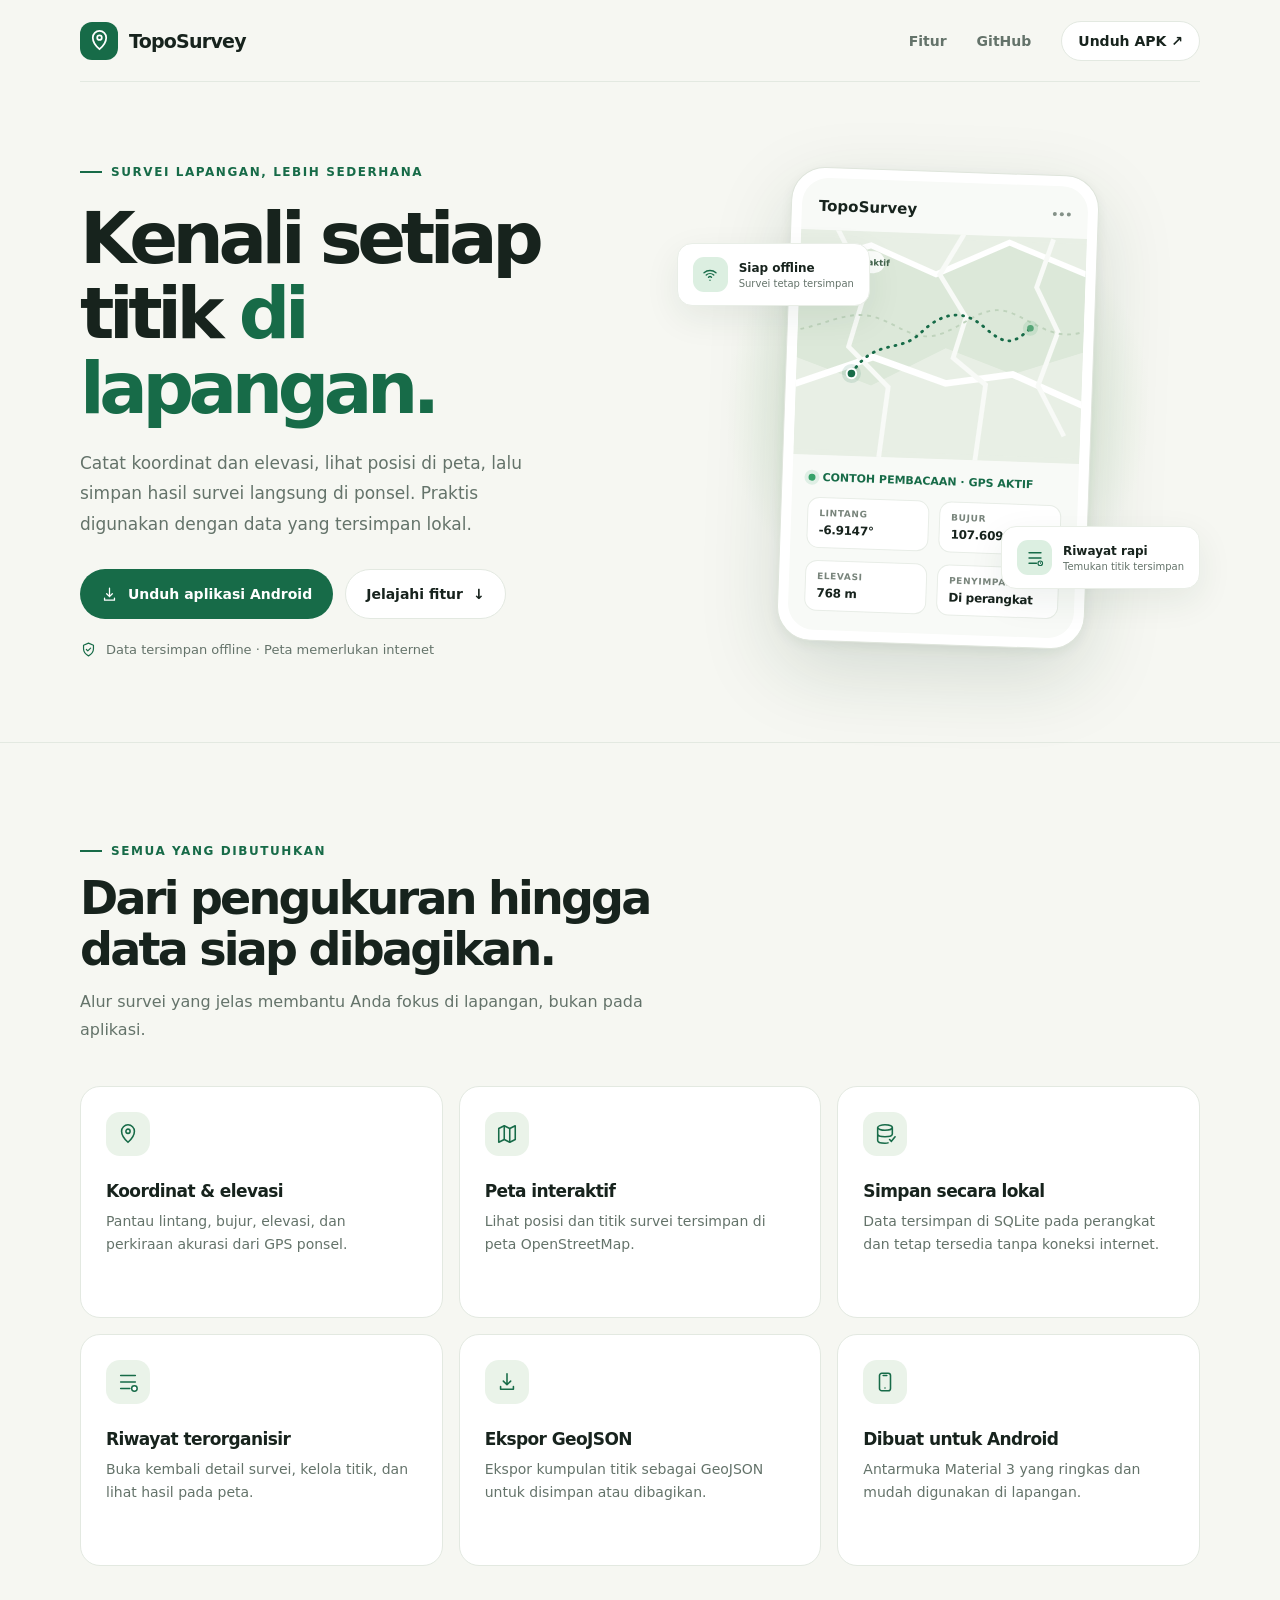
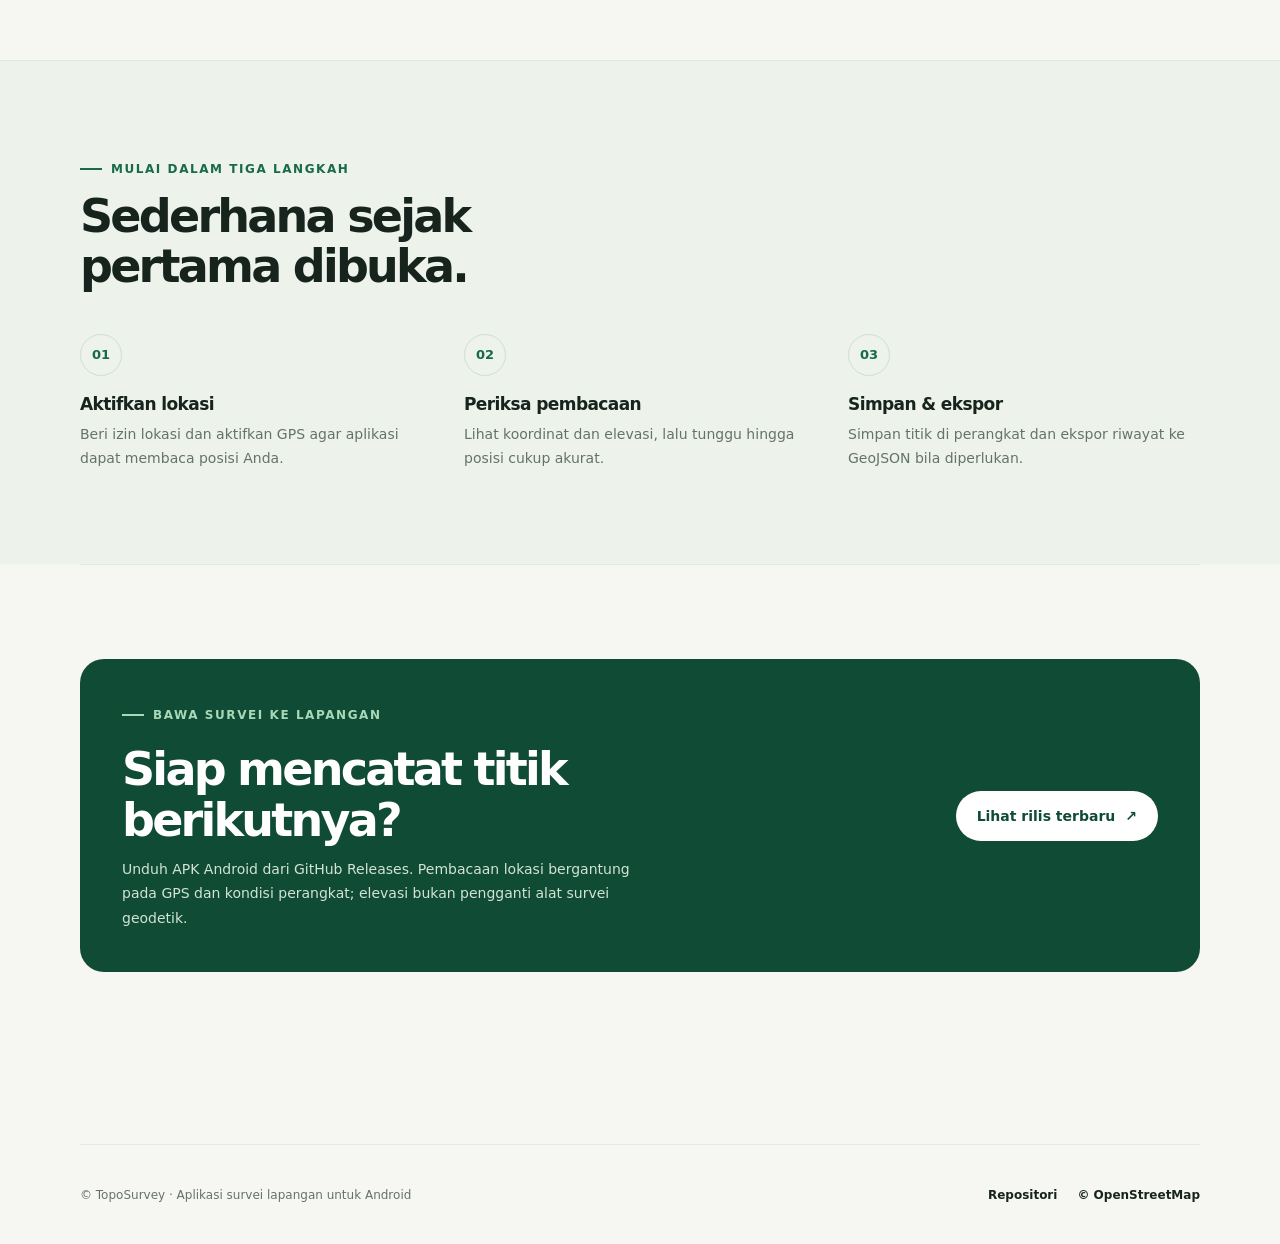
==== index.html @ f5668774 "update update" ====
<!doctype html>
<html lang="id">
  <head>
    <meta charset="utf-8">
    <meta name="viewport" content="width=device-width, initial-scale=1">
    <meta name="theme-color" content="#f6f7f2">
    <meta
      name="description"
      content="TopoSurvey membantu mencatat koordinat dan elevasi, melihat titik di peta, dan menyimpan hasil survei secara offline di Android."
    >
    <title>TopoSurvey — Survei lapangan, lebih sederhana</title>
    <style>
      :root {
        color-scheme: light;
        --ink: #17231d;
        --muted: #64736a;
        --green: #176b48;
        --green-dark: #104c35;
        --mint: #dcefe1;
        --paper: #f6f7f2;
        --line: #e3e9e1;
        --white: #fff;
        font-family: Inter, ui-sans-serif, system-ui, -apple-system, BlinkMacSystemFont, "Segoe UI", sans-serif;
        font-synthesis: none;
        text-rendering: optimizeLegibility;
        -webkit-font-smoothing: antialiased;
        -moz-osx-font-smoothing: grayscale;
      }

      * {
        box-sizing: border-box;
      }

      html {
        scroll-behavior: smooth;
      }

      body {
        margin: 0;
        background: var(--paper);
        color: var(--ink);
      }

      a {
        color: inherit;
      }

      .shell {
        width: min(1120px, calc(100% - 48px));
        margin: 0 auto;
      }

      .site-header {
        display: flex;
        min-height: 82px;
        align-items: center;
        justify-content: space-between;
        border-bottom: 1px solid var(--line);
      }

      .brand {
        display: inline-flex;
        align-items: center;
        gap: 11px;
        color: var(--ink);
        font-size: 19px;
        font-weight: 750;
        letter-spacing: -0.04em;
        text-decoration: none;
      }

      .brand-mark {
        display: grid;
        width: 38px;
        height: 38px;
        place-items: center;
        border-radius: 12px;
        background: var(--green);
        color: var(--white);
      }

      .brand-mark svg {
        width: 23px;
        height: 23px;
      }

      .nav-links {
        display: flex;
        align-items: center;
        gap: 30px;
        color: var(--muted);
        font-size: 14px;
        font-weight: 600;
      }

      .nav-links a {
        text-decoration: none;
      }

      .nav-links a:hover,
      .text-link:hover {
        color: var(--green);
      }

      .nav-links .nav-cta {
        padding: 11px 16px;
        border: 1px solid var(--line);
        border-radius: 999px;
        background: var(--white);
        color: var(--ink);
      }

      .hero {
        display: grid;
        min-height: 650px;
        grid-template-columns: 1.02fr 0.98fr;
        align-items: center;
        gap: 52px;
        padding: 76px 0 84px;
      }

      .eyebrow {
        display: inline-flex;
        align-items: center;
        gap: 9px;
        margin: 0 0 22px;
        color: var(--green);
        font-size: 12px;
        font-weight: 800;
        letter-spacing: 0.13em;
        text-transform: uppercase;
      }

      .eyebrow::before {
        width: 22px;
        height: 2px;
        background: currentColor;
        content: "";
      }

      h1,
      h2,
      h3,
      p {
        margin-top: 0;
      }

      h1 {
        max-width: 610px;
        margin-bottom: 22px;
        font-size: clamp(44px, 6vw, 72px);
        font-weight: 760;
        letter-spacing: -0.075em;
        line-height: 1.04;
      }

      h1 span {
        color: var(--green);
      }

      .hero-copy {
        max-width: 490px;
        margin-bottom: 30px;
        color: var(--muted);
        font-size: 17px;
        line-height: 1.8;
      }

      .actions {
        display: flex;
        flex-wrap: wrap;
        align-items: center;
        gap: 12px;
      }

      .button {
        display: inline-flex;
        min-height: 50px;
        align-items: center;
        justify-content: center;
        gap: 10px;
        padding: 0 20px;
        border: 1px solid transparent;
        border-radius: 999px;
        font-size: 14px;
        font-weight: 700;
        text-decoration: none;
        transition: transform 160ms ease, background 160ms ease;
      }

      .button:hover {
        transform: translateY(-2px);
      }

      .button-primary {
        background: var(--green);
        color: var(--white);
      }

      .button-primary:hover {
        background: var(--green-dark);
      }

      .button-secondary {
        border-color: var(--line);
        background: var(--white);
      }

      .button svg {
        width: 17px;
        height: 17px;
      }

      .trust-note {
        display: flex;
        align-items: center;
        gap: 9px;
        margin: 22px 0 0;
        color: var(--muted);
        font-size: 13px;
      }

      .trust-note svg {
        width: 17px;
        height: 17px;
        flex: 0 0 auto;
        color: var(--green);
      }

      .preview-wrap {
        position: relative;
        display: grid;
        min-height: 455px;
        place-items: center;
      }

      .preview-glow {
        position: absolute;
        width: min(430px, 100%);
        aspect-ratio: 1;
        border-radius: 50%;
        background: radial-gradient(circle, #e0eddb 0, #e0eddb 35%, transparent 70%);
      }

      .phone {
        position: relative;
        width: min(308px, 78%);
        padding: 10px;
        border: 1px solid #dfe5dc;
        border-radius: 34px;
        background: #fff;
        box-shadow: 0 28px 80px #173a2426, 0 4px 12px #173a2410;
        transform: rotate(2deg);
      }

      .phone-screen {
        overflow: hidden;
        border-radius: 26px;
        background: #f8faf7;
      }

      .phone-top {
        display: flex;
        align-items: center;
        justify-content: space-between;
        padding: 19px 17px 15px;
      }

      .phone-title {
        margin: 0;
        font-size: 15px;
        font-weight: 750;
      }

      .phone-menu {
        display: flex;
        gap: 3px;
      }

      .phone-menu i {
        width: 4px;
        height: 4px;
        border-radius: 50%;
        background: #849188;
      }

      .map-art {
        display: block;
        width: 100%;
        height: 225px;
        background: #e8efe5;
      }

      .phone-data {
        padding: 16px 16px 19px;
      }

      .gps-status {
        display: flex;
        align-items: center;
        gap: 7px;
        margin-bottom: 13px;
        color: var(--green);
        font-size: 11px;
        font-weight: 750;
      }

      .gps-status::before {
        width: 7px;
        height: 7px;
        border-radius: 50%;
        background: #36a269;
        box-shadow: 0 0 0 4px #36a26920;
        content: "";
      }

      .reading {
        display: grid;
        grid-template-columns: 1fr 1fr;
        gap: 12px 10px;
      }

      .reading-item {
        padding: 10px 11px;
        border: 1px solid #e8ede7;
        border-radius: 12px;
        background: #fff;
      }

      .reading-label {
        display: block;
        margin-bottom: 5px;
        color: #78847b;
        font-size: 9px;
        font-weight: 700;
        letter-spacing: 0.07em;
        text-transform: uppercase;
      }

      .reading-value {
        display: block;
        font-size: 12px;
        font-weight: 750;
        letter-spacing: -0.025em;
      }

      .float-card {
        position: absolute;
        display: flex;
        align-items: center;
        gap: 11px;
        padding: 13px 15px;
        border: 1px solid #e9eee7;
        border-radius: 15px;
        background: var(--white);
        box-shadow: 0 12px 35px #173a2414;
      }

      .float-card.history {
        right: 0;
        bottom: 56px;
      }

      .float-card.offline {
        top: 72px;
        left: 0;
      }

      .float-icon {
        display: grid;
        width: 35px;
        height: 35px;
        flex: 0 0 auto;
        place-items: center;
        border-radius: 11px;
        background: var(--mint);
        color: var(--green);
      }

      .float-icon svg {
        width: 18px;
        height: 18px;
      }

      .float-card strong,
      .float-card small {
        display: block;
      }

      .float-card strong {
        margin-bottom: 3px;
        font-size: 12px;
      }

      .float-card small {
        color: var(--muted);
        font-size: 10px;
      }

      .section {
        padding: 94px 0;
        border-top: 1px solid var(--line);
      }

      .section-heading {
        max-width: 600px;
        margin-bottom: 42px;
      }

      .section-heading .eyebrow {
        margin-bottom: 15px;
      }

      h2 {
        margin-bottom: 13px;
        font-size: clamp(32px, 4vw, 46px);
        letter-spacing: -0.06em;
        line-height: 1.1;
      }

      .section-heading > p:last-child {
        margin-bottom: 0;
        color: var(--muted);
        font-size: 16px;
        line-height: 1.75;
      }

      .features {
        display: grid;
        grid-template-columns: repeat(3, 1fr);
        gap: 16px;
      }

      .feature-card {
        min-height: 232px;
        padding: 25px;
        border: 1px solid var(--line);
        border-radius: 20px;
        background: var(--white);
      }

      .feature-icon {
        display: grid;
        width: 44px;
        height: 44px;
        margin-bottom: 25px;
        place-items: center;
        border-radius: 14px;
        background: #eaf3e9;
        color: var(--green);
      }

      .feature-icon svg {
        width: 22px;
        height: 22px;
      }

      h3 {
        margin-bottom: 9px;
        font-size: 17px;
        letter-spacing: -0.035em;
      }

      .feature-card p {
        margin-bottom: 0;
        color: var(--muted);
        font-size: 14px;
        line-height: 1.7;
      }

      .how-section {
        background: #edf2eb;
      }

      .steps {
        display: grid;
        grid-template-columns: repeat(3, 1fr);
        gap: 32px;
        counter-reset: step;
      }

      .step {
        counter-increment: step;
      }

      .step-number {
        display: grid;
        width: 42px;
        height: 42px;
        margin-bottom: 18px;
        place-items: center;
        border: 1px solid #d1dfd1;
        border-radius: 50%;
        color: var(--green);
        font-size: 13px;
        font-weight: 800;
      }

      .step-number::before {
        content: "0" counter(step);
      }

      .step p {
        margin-bottom: 0;
        color: var(--muted);
        font-size: 14px;
        line-height: 1.7;
      }

      .download {
        display: flex;
        align-items: center;
        justify-content: space-between;
        gap: 32px;
        padding: 42px;
        border-radius: 24px;
        background: var(--green-dark);
        color: var(--white);
      }

      .download .eyebrow {
        color: #a9d8b8;
      }

      .download h2 {
        max-width: 510px;
        margin-bottom: 11px;
      }

      .download-copy {
        max-width: 540px;
        margin-bottom: 0;
        color: #d2e3d6;
        font-size: 14px;
        line-height: 1.75;
      }

      .download .button {
        flex: 0 0 auto;
        background: var(--white);
        color: var(--green-dark);
      }

      .download .button:hover {
        background: #e8f4e9;
      }

      .site-footer {
        display: flex;
        min-height: 100px;
        align-items: center;
        justify-content: space-between;
        gap: 20px;
        margin-top: 78px;
        border-top: 1px solid var(--line);
        color: var(--muted);
        font-size: 12px;
      }

      .site-footer p {
        margin: 0;
      }

      .footer-links {
        display: flex;
        gap: 20px;
      }

      .text-link {
        color: var(--ink);
        font-weight: 650;
        text-decoration: none;
      }

      @media (max-width: 820px) {
        .hero {
          min-height: auto;
          grid-template-columns: 1fr;
          gap: 10px;
          padding: 72px 0 42px;
        }

        .hero-content {
          max-width: 650px;
        }

        .preview-wrap {
          min-height: 425px;
        }

        .features {
          grid-template-columns: repeat(2, 1fr);
        }

        .steps {
          gap: 20px;
        }
      }

      @media (max-width: 560px) {
        .shell {
          width: min(100% - 36px, 1120px);
        }

        .site-header {
          min-height: 72px;
        }

        .nav-links {
          gap: 14px;
          font-size: 12px;
        }

        .nav-links .nav-cta {
          padding: 9px 12px;
        }

        .nav-links a[href="#fitur"] {
          display: none;
        }

        .hero {
          padding-top: 56px;
        }

        h1 {
          font-size: clamp(42px, 12vw, 58px);
        }

        .hero-copy {
          font-size: 15px;
        }

        .preview-wrap {
          min-height: 385px;
        }

        .phone {
          width: min(280px, 76%);
        }

        .map-art {
          height: 200px;
        }

        .float-card.offline {
          top: 45px;
          left: -4px;
        }

        .float-card.history {
          right: -4px;
          bottom: 36px;
        }

        .section {
          padding: 68px 0;
        }

        .features,
        .steps {
          grid-template-columns: 1fr;
        }

        .feature-card {
          min-height: 0;
        }

        .feature-icon {
          margin-bottom: 18px;
        }

        .download {
          align-items: flex-start;
          flex-direction: column;
          padding: 28px 24px;
        }

        .site-footer {
          align-items: flex-start;
          flex-direction: column;
          justify-content: center;
          padding: 24px 0;
        }
      }

      @media (prefers-reduced-motion: reduce) {
        html {
          scroll-behavior: auto;
        }

        *,
        *::before,
        *::after {
          transition-duration: 0.01ms !important;
        }
      }
    </style>
  </head>
  <body>
    <header class="shell site-header">
      <a class="brand" href="#" aria-label="TopoSurvey beranda">
        <span class="brand-mark" aria-hidden="true">
          <svg viewBox="0 0 24 24" fill="none">
            <path d="M12 21s7-6.1 7-12a7 7 0 1 0-14 0c0 5.9 7 12 7 12Z" stroke="currentColor" stroke-width="1.8"/>
            <circle cx="12" cy="9" r="2.4" stroke="currentColor" stroke-width="1.8"/>
          </svg>
        </span>
        TopoSurvey
      </a>
      <nav class="nav-links" aria-label="Navigasi utama">
        <a href="#fitur">Fitur</a>
        <a href="https://github.com/SIG-3B/Toposurvey">GitHub</a>
        <a class="nav-cta" href="https://github.com/SIG-3B/Toposurvey/releases/latest">Unduh APK <span aria-hidden="true">↗</span></a>
      </nav>
    </header>

    <main>
      <section class="shell hero" aria-labelledby="hero-title">
        <div class="hero-content">
          <p class="eyebrow">Survei lapangan, lebih sederhana</p>
          <h1 id="hero-title">Kenali setiap titik <span>di lapangan.</span></h1>
          <p class="hero-copy">
            Catat koordinat dan elevasi, lihat posisi di peta, lalu simpan hasil
            survei langsung di ponsel. Praktis digunakan dengan data yang tersimpan lokal.
          </p>
          <div class="actions">
            <a class="button button-primary" href="https://github.com/SIG-3B/Toposurvey/releases/latest">
              <svg viewBox="0 0 24 24" fill="none" aria-hidden="true">
                <path d="M12 3v12m0 0 4-4m-4 4-4-4M5 17v3h14v-3" stroke="currentColor" stroke-width="1.8" stroke-linecap="round" stroke-linejoin="round"/>
              </svg>
              Unduh aplikasi Android
            </a>
            <a class="button button-secondary" href="#fitur">Jelajahi fitur <span aria-hidden="true">↓</span></a>
          </div>
          <p class="trust-note">
            <svg viewBox="0 0 24 24" fill="none" aria-hidden="true">
              <path d="M12 3 5 6v5c0 4.5 2.8 7.7 7 10 4.2-2.3 7-5.5 7-10V6l-7-3Z" stroke="currentColor" stroke-width="1.7" stroke-linejoin="round"/>
              <path d="m9 12 2 2 4-4" stroke="currentColor" stroke-width="1.7" stroke-linecap="round" stroke-linejoin="round"/>
            </svg>
            Data tersimpan offline · Peta memerlukan internet
          </p>
        </div>

        <div class="preview-wrap" aria-label="Ilustrasi tampilan aplikasi TopoSurvey">
          <div class="preview-glow" aria-hidden="true"></div>
          <div class="phone">
            <div class="phone-screen">
              <div class="phone-top">
                <p class="phone-title">TopoSurvey</p>
                <span class="phone-menu" aria-hidden="true"><i></i><i></i><i></i></span>
              </div>
              <svg class="map-art" viewBox="0 0 300 225" role="img" aria-label="Ilustrasi peta dengan titik lokasi survei">
                <rect width="300" height="225" fill="#e8efe5"/>
                <path d="M-20 39 74 9l69 28 76-36 98 37v70l-90 31-71-25-77 42-99-34Z" fill="#dce8d9"/>
                <path d="m-20 39 94-30 69 28 76-36 98 37" fill="none" stroke="#fff" stroke-width="6"/>
                <path d="m-15 162 95-36 77 25 70-12 91 37" fill="none" stroke="#fff" stroke-width="7"/>
                <path d="M38-8 71 52l-17 64 43 41-8 80M171-6l-24 43 29 44-12 43 35 27-9 85M265-4l-16 51 24 46-19 57 29 52" fill="none" stroke="#f8faf7" stroke-width="5"/>
                <path d="M-6 101c34-6 54-22 81-18s47 28 76 16 45-36 76-23 47 28 80 13" fill="none" stroke="#bfd3bc" stroke-width="2" stroke-dasharray="4 5"/>
                <path d="M58 144c24-39 49-22 71-45s44-27 67-8 31 16 48-1" fill="none" stroke="#176b48" stroke-width="3" stroke-linecap="round" stroke-dasharray="1 7"/>
                <circle cx="58" cy="144" r="10" fill="#176b48" fill-opacity=".12"/>
                <circle cx="58" cy="144" r="5" fill="#176b48" stroke="#fff" stroke-width="2"/>
                <circle cx="244" cy="90" r="8" fill="#55a576" fill-opacity=".16"/>
                <circle cx="244" cy="90" r="3.5" fill="#55a576"/>
                <rect x="17" y="15" width="72" height="23" rx="11.5" fill="#fff" fill-opacity=".9"/>
                <circle cx="29" cy="26.5" r="3" fill="#55a576"/>
                <text x="38" y="30" fill="#42634d" font-size="9" font-family="system-ui, sans-serif" font-weight="650">Posisi aktif</text>
              </svg>
              <div class="phone-data">
                <div class="gps-status">CONTOH PEMBACAAN · GPS AKTIF</div>
                <div class="reading">
                  <div class="reading-item">
                    <span class="reading-label">Lintang</span>
                    <span class="reading-value">-6.9147°</span>
                  </div>
                  <div class="reading-item">
                    <span class="reading-label">Bujur</span>
                    <span class="reading-value">107.6098°</span>
                  </div>
                  <div class="reading-item">
                    <span class="reading-label">Elevasi</span>
                    <span class="reading-value">768 m</span>
                  </div>
                  <div class="reading-item">
                    <span class="reading-label">Penyimpanan</span>
                    <span class="reading-value">Di perangkat</span>
                  </div>
                </div>
              </div>
            </div>
          </div>
          <div class="float-card offline">
            <span class="float-icon" aria-hidden="true">
              <svg viewBox="0 0 24 24" fill="none"><path d="M4 9a12 12 0 0 1 16 0M7 12a7.5 7.5 0 0 1 10 0m-7 3a3 3 0 0 1 4 0M12 19h.01" stroke="currentColor" stroke-width="1.8" stroke-linecap="round"/></svg>
            </span>
            <span><strong>Siap offline</strong><small>Survei tetap tersimpan</small></span>
          </div>
          <div class="float-card history">
            <span class="float-icon" aria-hidden="true">
              <svg viewBox="0 0 24 24" fill="none"><path d="M4 5h16M4 12h16M4 19h10" stroke="currentColor" stroke-width="1.8" stroke-linecap="round"/><circle cx="19" cy="19" r="3" fill="#fff" stroke="currentColor" stroke-width="1.6"/><path d="M19 17.5V19l1 1" stroke="currentColor" stroke-width="1.3" stroke-linecap="round"/></svg>
            </span>
            <span><strong>Riwayat rapi</strong><small>Temukan titik tersimpan</small></span>
          </div>
        </div>
      </section>

      <section class="section" id="fitur" aria-labelledby="features-title">
        <div class="shell">
          <div class="section-heading">
            <p class="eyebrow">Semua yang dibutuhkan</p>
            <h2 id="features-title">Dari pengukuran hingga data siap dibagikan.</h2>
            <p>Alur survei yang jelas membantu Anda fokus di lapangan, bukan pada aplikasi.</p>
          </div>
          <div class="features">
            <article class="feature-card">
              <span class="feature-icon" aria-hidden="true">
                <svg viewBox="0 0 24 24" fill="none"><path d="M12 21s7-6.1 7-12a7 7 0 1 0-14 0c0 5.9 7 12 7 12Z" stroke="currentColor" stroke-width="1.7"/><circle cx="12" cy="9" r="2.3" stroke="currentColor" stroke-width="1.7"/></svg>
              </span>
              <h3>Koordinat & elevasi</h3>
              <p>Pantau lintang, bujur, elevasi, dan perkiraan akurasi dari GPS ponsel.</p>
            </article>
            <article class="feature-card">
              <span class="feature-icon" aria-hidden="true">
                <svg viewBox="0 0 24 24" fill="none"><path d="m3 6 6-3 6 3 6-3v15l-6 3-6-3-6 3V6Z" stroke="currentColor" stroke-width="1.7" stroke-linejoin="round"/><path d="M9 3v15m6-12v15" stroke="currentColor" stroke-width="1.7"/></svg>
              </span>
              <h3>Peta interaktif</h3>
              <p>Lihat posisi dan titik survei tersimpan di peta OpenStreetMap.</p>
            </article>
            <article class="feature-card">
              <span class="feature-icon" aria-hidden="true">
                <svg viewBox="0 0 24 24" fill="none"><ellipse cx="12" cy="5" rx="8" ry="3" stroke="currentColor" stroke-width="1.7"/><path d="M4 5v7c0 1.7 3.6 3 8 3s8-1.3 8-3V5M4 12v7c0 1.7 3.6 3 8 3 1.5 0 2.9-.2 4-.6" stroke="currentColor" stroke-width="1.7"/><path d="m17 18 2 2 4-5" stroke="currentColor" stroke-width="1.7" stroke-linecap="round" stroke-linejoin="round"/></svg>
              </span>
              <h3>Simpan secara lokal</h3>
              <p>Data tersimpan di SQLite pada perangkat dan tetap tersedia tanpa koneksi internet.</p>
            </article>
            <article class="feature-card">
              <span class="feature-icon" aria-hidden="true">
                <svg viewBox="0 0 24 24" fill="none"><path d="M4 5h16M4 12h16M4 19h10" stroke="currentColor" stroke-width="1.7" stroke-linecap="round"/><circle cx="19" cy="19" r="3" fill="#fff" stroke="currentColor" stroke-width="1.6"/></svg>
              </span>
              <h3>Riwayat terorganisir</h3>
              <p>Buka kembali detail survei, kelola titik, dan lihat hasil pada peta.</p>
            </article>
            <article class="feature-card">
              <span class="feature-icon" aria-hidden="true">
                <svg viewBox="0 0 24 24" fill="none"><path d="M12 3v12m0 0 4-4m-4 4-4-4M5 17v3h14v-3" stroke="currentColor" stroke-width="1.7" stroke-linecap="round" stroke-linejoin="round"/></svg>
              </span>
              <h3>Ekspor GeoJSON</h3>
              <p>Ekspor kumpulan titik sebagai GeoJSON untuk disimpan atau dibagikan.</p>
            </article>
            <article class="feature-card">
              <span class="feature-icon" aria-hidden="true">
                <svg viewBox="0 0 24 24" fill="none"><rect x="6" y="2.5" width="12" height="19" rx="2.5" stroke="currentColor" stroke-width="1.7"/><path d="M10 5h4m-2 13.5h.01" stroke="currentColor" stroke-width="1.7" stroke-linecap="round"/></svg>
              </span>
              <h3>Dibuat untuk Android</h3>
              <p>Antarmuka Material 3 yang ringkas dan mudah digunakan di lapangan.</p>
            </article>
          </div>
        </div>
      </section>

      <section class="section how-section" aria-labelledby="steps-title">
        <div class="shell">
          <div class="section-heading">
            <p class="eyebrow">Mulai dalam tiga langkah</p>
            <h2 id="steps-title">Sederhana sejak pertama dibuka.</h2>
          </div>
          <div class="steps">
            <article class="step">
              <span class="step-number" aria-hidden="true"></span>
              <h3>Aktifkan lokasi</h3>
              <p>Beri izin lokasi dan aktifkan GPS agar aplikasi dapat membaca posisi Anda.</p>
            </article>
            <article class="step">
              <span class="step-number" aria-hidden="true"></span>
              <h3>Periksa pembacaan</h3>
              <p>Lihat koordinat dan elevasi, lalu tunggu hingga posisi cukup akurat.</p>
            </article>
            <article class="step">
              <span class="step-number" aria-hidden="true"></span>
              <h3>Simpan & ekspor</h3>
              <p>Simpan titik di perangkat dan ekspor riwayat ke GeoJSON bila diperlukan.</p>
            </article>
          </div>
        </div>
      </section>

      <section class="shell section" id="unduh" aria-labelledby="download-title">
        <div class="download">
          <div>
            <p class="eyebrow">Bawa survei ke lapangan</p>
            <h2 id="download-title">Siap mencatat titik berikutnya?</h2>
            <p class="download-copy">
              Unduh APK Android dari GitHub Releases. Pembacaan lokasi bergantung
              pada GPS dan kondisi perangkat; elevasi bukan pengganti alat survei geodetik.
            </p>
          </div>
          <a class="button" href="https://github.com/SIG-3B/Toposurvey/releases/latest">
            Lihat rilis terbaru <span aria-hidden="true">↗</span>
          </a>
        </div>
      </section>
    </main>

    <footer class="shell site-footer">
      <p>© TopoSurvey · Aplikasi survei lapangan untuk Android</p>
      <div class="footer-links">
        <a class="text-link" href="https://github.com/SIG-3B/Toposurvey">Repositori</a>
        <a class="text-link" href="https://www.openstreetmap.org/copyright">© OpenStreetMap</a>
      </div>
    </footer>
  </body>
</html>
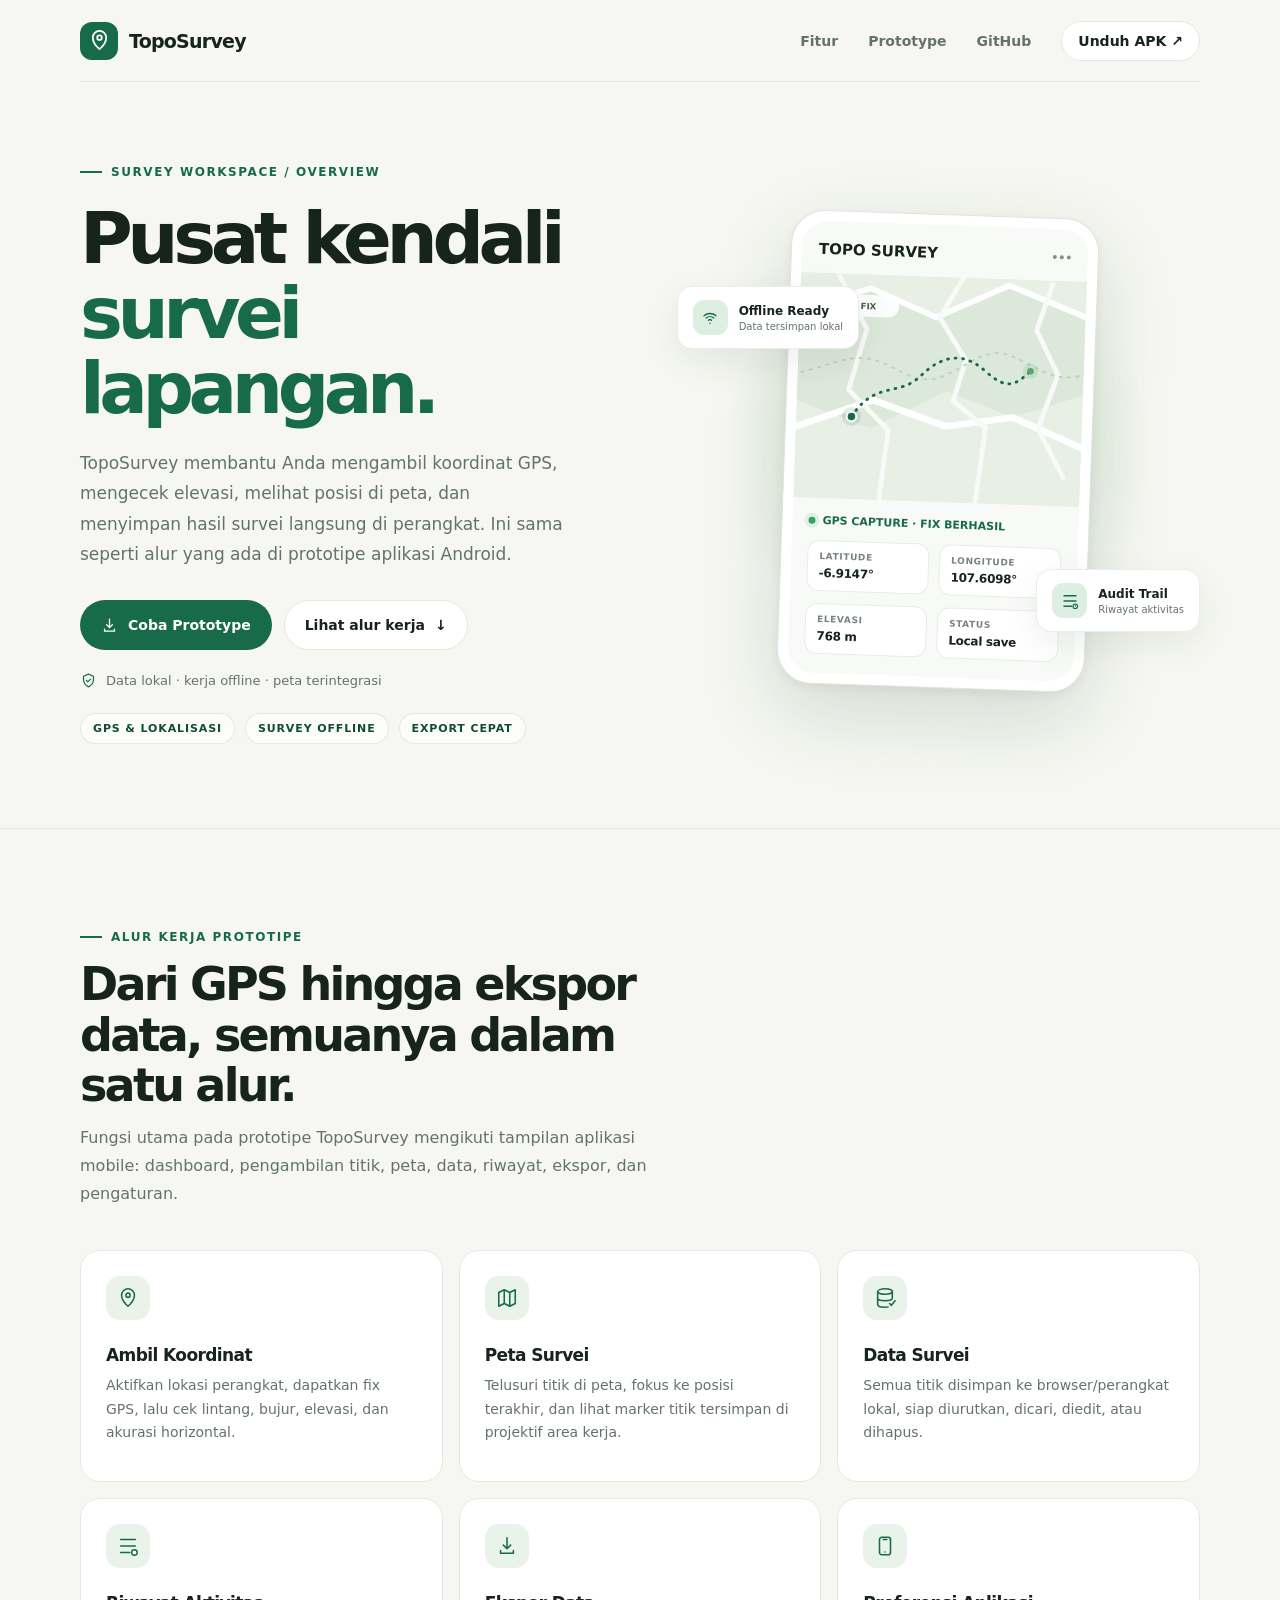
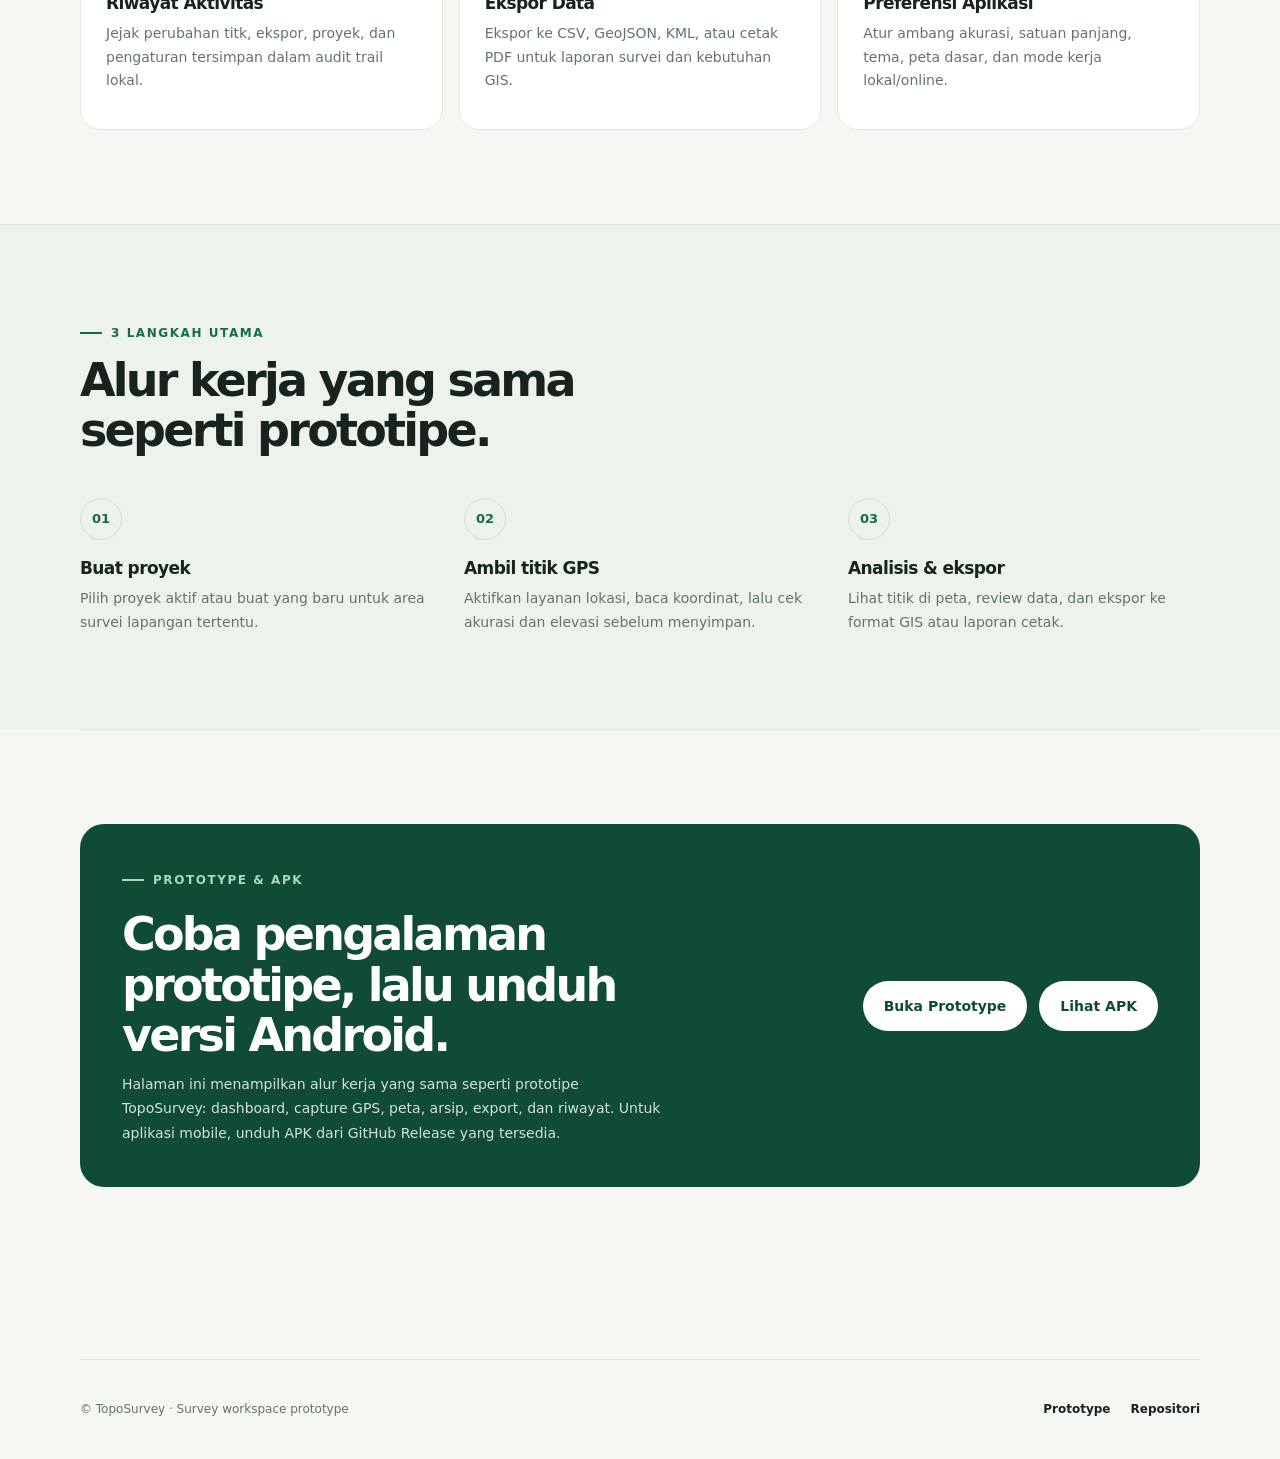
==== commit 51a5788b: "chore: clean project structure and prepare GitHub Pages" ====
--- a/index.html
+++ b/index.html
@@ -227,6 +227,25 @@
         color: var(--green);
       }
 
+      .hero-metrics {
+        display: flex;
+        flex-wrap: wrap;
+        gap: 10px;
+        margin-top: 24px;
+      }
+
+      .hero-metrics span {
+        padding: 8px 12px;
+        border: 1px solid rgba(23, 107, 72, 0.12);
+        border-radius: 999px;
+        background: rgba(255, 255, 255, 0.7);
+        color: var(--green-dark);
+        font-size: 11px;
+        font-weight: 700;
+        letter-spacing: 0.08em;
+        text-transform: uppercase;
+      }
+
       .preview-wrap {
         position: relative;
         display: grid;
@@ -570,6 +589,258 @@
         color: var(--ink);
         font-weight: 650;
         text-decoration: none;
+      }
+
+      .brand {
+        animation: fadeInDown 0.7s ease both;
+      }
+
+      .brand-mark {
+        animation: pulseSoft 4s ease-in-out infinite;
+      }
+
+      .nav-links a {
+        animation: fadeInUp 0.8s ease both;
+      }
+
+      .nav-links a:nth-child(1) { animation-delay: 0.05s; }
+      .nav-links a:nth-child(2) { animation-delay: 0.12s; }
+      .nav-links a:nth-child(3) { animation-delay: 0.18s; }
+      .nav-links a:nth-child(4) { animation-delay: 0.24s; }
+
+      .eyebrow,
+      .hero-content h1,
+      .hero-copy,
+      .actions,
+      .trust-note,
+      .hero-metrics {
+        animation: fadeInUp 0.9s ease both;
+      }
+
+      .hero-content h1 { animation-delay: 0.08s; }
+      .hero-copy { animation-delay: 0.16s; }
+      .actions { animation-delay: 0.22s; }
+      .trust-note { animation-delay: 0.28s; }
+      .hero-metrics { animation-delay: 0.34s; }
+
+      .button-primary { animation: buttonPulse 4s ease-in-out infinite; }
+      .button-secondary { animation: driftSway 6s ease-in-out infinite; }
+
+      .preview-glow {
+        animation: glowPulse 4.8s ease-in-out infinite;
+      }
+
+      .phone {
+        animation: floatPhone 7s ease-in-out infinite;
+      }
+
+      .phone-screen {
+        animation: tiltSoft 7s ease-in-out infinite alternate;
+      }
+
+      .float-card.offline {
+        animation: floatCardOne 5.4s ease-in-out infinite;
+      }
+
+      .float-card.history {
+        animation: floatCardTwo 6.8s ease-in-out infinite;
+      }
+
+      .feature-card:nth-child(1) { animation: cardRise 0.7s 0.05s both; }
+      .feature-card:nth-child(2) { animation: cardRise 0.7s 0.1s both; }
+      .feature-card:nth-child(3) { animation: cardRise 0.7s 0.15s both; }
+      .feature-card:nth-child(4) { animation: cardRise 0.7s 0.2s both; }
+      .feature-card:nth-child(5) { animation: cardRise 0.7s 0.25s both; }
+      .feature-card:nth-child(6) { animation: cardRise 0.7s 0.3s both; }
+
+      .step:nth-child(1) { animation: slideInLeft 0.8s ease both; }
+      .step:nth-child(2) { animation: slideInUp 0.8s ease both; }
+      .step:nth-child(3) { animation: slideInRight 0.8s ease both; }
+
+      .download {
+        animation: zoomInCard 0.9s ease both;
+      }
+
+      .site-footer {
+        animation: fadeInUp 0.9s ease both;
+      }
+
+      @keyframes fadeInDown {
+        from {
+          opacity: 0;
+          transform: translateY(-18px);
+        }
+        to {
+          opacity: 1;
+          transform: translateY(0);
+        }
+      }
+
+      @keyframes fadeInUp {
+        from {
+          opacity: 0;
+          transform: translateY(18px);
+        }
+        to {
+          opacity: 1;
+          transform: translateY(0);
+        }
+      }
+
+      @keyframes pulseSoft {
+        0%, 100% { transform: scale(1); box-shadow: 0 12px 28px rgba(23, 107, 72, 0.2); }
+        50% { transform: scale(1.05); box-shadow: 0 18px 32px rgba(23, 107, 72, 0.28); }
+      }
+
+      @keyframes buttonPulse {
+        0%, 100% { transform: translateY(0); }
+        50% { transform: translateY(-2px) scale(1.01); }
+      }
+
+      @keyframes driftSway {
+        0%, 100% { transform: rotate(0deg) translateX(0); }
+        50% { transform: rotate(-1.5deg) translateX(2px); }
+      }
+
+      @keyframes glowPulse {
+        0%, 100% { transform: scale(0.96); opacity: 0.7; }
+        50% { transform: scale(1.08); opacity: 1; }
+      }
+
+      @keyframes floatPhone {
+        0%, 100% { transform: translateY(0) rotate(2deg); }
+        50% { transform: translateY(-12px) rotate(1deg); }
+      }
+
+      @keyframes tiltSoft {
+        0% { transform: perspective(1000px) rotateX(0deg) rotateY(0deg); }
+        100% { transform: perspective(1000px) rotateX(2deg) rotateY(-2deg); }
+      }
+
+      @keyframes floatCardOne {
+        0%, 100% { transform: translateY(0) translateX(0); }
+        50% { transform: translateY(-10px) translateX(6px); }
+      }
+
+      @keyframes floatCardTwo {
+        0%, 100% { transform: translateY(0) translateX(0); }
+        50% { transform: translateY(-14px) translateX(-6px); }
+      }
+
+      @keyframes cardRise {
+        from {
+          opacity: 0;
+          transform: translateY(20px);
+        }
+        to {
+          opacity: 1;
+          transform: translateY(0);
+        }
+      }
+
+      @keyframes slideInLeft {
+        from { opacity: 0; transform: translateX(-22px); }
+        to { opacity: 1; transform: translateX(0); }
+      }
+
+      @keyframes slideInUp {
+        from { opacity: 0; transform: translateY(20px); }
+        to { opacity: 1; transform: translateY(0); }
+      }
+
+      @keyframes slideInRight {
+        from { opacity: 0; transform: translateX(22px); }
+        to { opacity: 1; transform: translateX(0); }
+      }
+
+      @keyframes zoomInCard {
+        from {
+          opacity: 0;
+          transform: scale(0.97);
+        }
+        to {
+          opacity: 1;
+          transform: scale(1);
+        }
+      }
+
+      @keyframes floatingBadge {
+        0%, 100% { transform: translateY(0); }
+        50% { transform: translateY(-8px); }
+      }
+
+      @keyframes orbitGlow {
+        0%, 100% { opacity: 0.5; transform: scale(1); }
+        50% { opacity: 1; transform: scale(1.08); }
+      }
+
+      @keyframes shimmer {
+        0% { background-position: -200% 0; }
+        100% { background-position: 200% 0; }
+      }
+
+      @keyframes spinSlow {
+        from { transform: rotate(0deg); }
+        to { transform: rotate(360deg); }
+      }
+
+      @keyframes breathe {
+        0%, 100% { transform: scale(1); opacity: 0.92; }
+        50% { transform: scale(1.04); opacity: 1; }
+      }
+
+      @keyframes ripple {
+        0% { box-shadow: 0 0 0 0 rgba(23, 107, 72, 0.25); }
+        70% { box-shadow: 0 0 0 18px rgba(23, 107, 72, 0); }
+        100% { box-shadow: 0 0 0 0 rgba(23, 107, 72, 0); }
+      }
+
+      @keyframes pulseHalo {
+        0%, 100% { transform: scale(1); opacity: 0.5; }
+        50% { transform: scale(1.12); opacity: 1; }
+      }
+
+      @keyframes badgePop {
+        0%, 100% { transform: scale(1); }
+        50% { transform: scale(1.08); }
+      }
+
+      @keyframes navFloat {
+        0%, 100% { transform: translateY(0); }
+        50% { transform: translateY(-2px); }
+      }
+
+      @keyframes mapScan {
+        0% { background-position: 0% 50%; }
+        100% { background-position: 100% 50%; }
+      }
+
+      @keyframes stepHighlight {
+        0%, 100% { box-shadow: 0 0 0 rgba(23, 107, 72, 0); }
+        50% { box-shadow: 0 0 0 6px rgba(23, 107, 72, 0.08); }
+      }
+
+      .hero-metrics span {
+        animation: badgePop 3.2s ease-in-out infinite;
+      }
+
+      .hero-metrics span:nth-child(2) { animation-delay: 0.2s; }
+      .hero-metrics span:nth-child(3) { animation-delay: 0.4s; }
+
+      .nav-links .nav-cta {
+        animation: navFloat 5s ease-in-out infinite;
+      }
+
+      .feature-card {
+        animation: cardRise 0.9s ease both;
+      }
+
+      .feature-card:hover .feature-icon {
+        animation: ripple 1.3s ease-out infinite;
+      }
+
+      .site-header {
+        animation: fadeInDown 0.8s ease both;
       }
 
       @media (max-width: 820px) {
@@ -710,6 +981,7 @@
       </a>
       <nav class="nav-links" aria-label="Navigasi utama">
         <a href="#fitur">Fitur</a>
+        <a href="Prototype/index.html">Prototype</a>
         <a href="https://github.com/SIG-3B/Toposurvey">GitHub</a>
         <a class="nav-cta" href="https://github.com/SIG-3B/Toposurvey/releases/latest">Unduh APK <span aria-hidden="true">↗</span></a>
       </nav>
@@ -718,39 +990,45 @@
     <main>
       <section class="shell hero" aria-labelledby="hero-title">
         <div class="hero-content">
-          <p class="eyebrow">Survei lapangan, lebih sederhana</p>
-          <h1 id="hero-title">Kenali setiap titik <span>di lapangan.</span></h1>
+          <p class="eyebrow">SURVEY WORKSPACE / OVERVIEW</p>
+          <h1 id="hero-title">Pusat kendali <span>survei lapangan.</span></h1>
           <p class="hero-copy">
-            Catat koordinat dan elevasi, lihat posisi di peta, lalu simpan hasil
-            survei langsung di ponsel. Praktis digunakan dengan data yang tersimpan lokal.
+            TopoSurvey membantu Anda mengambil koordinat GPS, mengecek elevasi,
+            melihat posisi di peta, dan menyimpan hasil survei langsung di perangkat.
+            Ini sama seperti alur yang ada di prototipe aplikasi Android.
           </p>
           <div class="actions">
-            <a class="button button-primary" href="https://github.com/SIG-3B/Toposurvey/releases/latest">
+            <a class="button button-primary" href="Prototype/index.html">
               <svg viewBox="0 0 24 24" fill="none" aria-hidden="true">
                 <path d="M12 3v12m0 0 4-4m-4 4-4-4M5 17v3h14v-3" stroke="currentColor" stroke-width="1.8" stroke-linecap="round" stroke-linejoin="round"/>
               </svg>
-              Unduh aplikasi Android
+              Coba Prototype
             </a>
-            <a class="button button-secondary" href="#fitur">Jelajahi fitur <span aria-hidden="true">↓</span></a>
+            <a class="button button-secondary" href="#fitur">Lihat alur kerja <span aria-hidden="true">↓</span></a>
           </div>
           <p class="trust-note">
             <svg viewBox="0 0 24 24" fill="none" aria-hidden="true">
               <path d="M12 3 5 6v5c0 4.5 2.8 7.7 7 10 4.2-2.3 7-5.5 7-10V6l-7-3Z" stroke="currentColor" stroke-width="1.7" stroke-linejoin="round"/>
               <path d="m9 12 2 2 4-4" stroke="currentColor" stroke-width="1.7" stroke-linecap="round" stroke-linejoin="round"/>
             </svg>
-            Data tersimpan offline · Peta memerlukan internet
+            Data lokal · kerja offline · peta terintegrasi
           </p>
+          <div class="hero-metrics" aria-label="Statistik produk">
+            <span>GPS & lokalisasi</span>
+            <span>Survey offline</span>
+            <span>Export cepat</span>
+          </div>
         </div>
 
-        <div class="preview-wrap" aria-label="Ilustrasi tampilan aplikasi TopoSurvey">
+        <div class="preview-wrap" aria-label="Ilustrasi prototipe TopoSurvey">
           <div class="preview-glow" aria-hidden="true"></div>
           <div class="phone">
             <div class="phone-screen">
               <div class="phone-top">
-                <p class="phone-title">TopoSurvey</p>
+                <p class="phone-title">TOPO SURVEY</p>
                 <span class="phone-menu" aria-hidden="true"><i></i><i></i><i></i></span>
               </div>
-              <svg class="map-art" viewBox="0 0 300 225" role="img" aria-label="Ilustrasi peta dengan titik lokasi survei">
+              <svg class="map-art" viewBox="0 0 300 225" role="img" aria-label="Ilustrasi prototipe survei peta">
                 <rect width="300" height="225" fill="#e8efe5"/>
                 <path d="M-20 39 74 9l69 28 76-36 98 37v70l-90 31-71-25-77 42-99-34Z" fill="#dce8d9"/>
                 <path d="m-20 39 94-30 69 28 76-36 98 37" fill="none" stroke="#fff" stroke-width="6"/>
@@ -762,19 +1040,19 @@
                 <circle cx="58" cy="144" r="5" fill="#176b48" stroke="#fff" stroke-width="2"/>
                 <circle cx="244" cy="90" r="8" fill="#55a576" fill-opacity=".16"/>
                 <circle cx="244" cy="90" r="3.5" fill="#55a576"/>
-                <rect x="17" y="15" width="72" height="23" rx="11.5" fill="#fff" fill-opacity=".9"/>
-                <circle cx="29" cy="26.5" r="3" fill="#55a576"/>
-                <text x="38" y="30" fill="#42634d" font-size="9" font-family="system-ui, sans-serif" font-weight="650">Posisi aktif</text>
+                <rect x="18" y="16" width="86" height="23" rx="11.5" fill="#fff" fill-opacity=".9"/>
+                <circle cx="30" cy="27.5" r="3" fill="#55a576"/>
+                <text x="40" y="31" fill="#42634d" font-size="9" font-family="system-ui, sans-serif" font-weight="650">GPS FIX</text>
               </svg>
               <div class="phone-data">
-                <div class="gps-status">CONTOH PEMBACAAN · GPS AKTIF</div>
+                <div class="gps-status">GPS CAPTURE · FIX BERHASIL</div>
                 <div class="reading">
                   <div class="reading-item">
-                    <span class="reading-label">Lintang</span>
+                    <span class="reading-label">Latitude</span>
                     <span class="reading-value">-6.9147°</span>
                   </div>
                   <div class="reading-item">
-                    <span class="reading-label">Bujur</span>
+                    <span class="reading-label">Longitude</span>
                     <span class="reading-value">107.6098°</span>
                   </div>
                   <div class="reading-item">
@@ -782,8 +1060,8 @@
                     <span class="reading-value">768 m</span>
                   </div>
                   <div class="reading-item">
-                    <span class="reading-label">Penyimpanan</span>
-                    <span class="reading-value">Di perangkat</span>
+                    <span class="reading-label">Status</span>
+                    <span class="reading-value">Local save</span>
                   </div>
                 </div>
               </div>
@@ -793,13 +1071,13 @@
             <span class="float-icon" aria-hidden="true">
               <svg viewBox="0 0 24 24" fill="none"><path d="M4 9a12 12 0 0 1 16 0M7 12a7.5 7.5 0 0 1 10 0m-7 3a3 3 0 0 1 4 0M12 19h.01" stroke="currentColor" stroke-width="1.8" stroke-linecap="round"/></svg>
             </span>
-            <span><strong>Siap offline</strong><small>Survei tetap tersimpan</small></span>
+            <span><strong>Offline Ready</strong><small>Data tersimpan lokal</small></span>
           </div>
           <div class="float-card history">
             <span class="float-icon" aria-hidden="true">
               <svg viewBox="0 0 24 24" fill="none"><path d="M4 5h16M4 12h16M4 19h10" stroke="currentColor" stroke-width="1.8" stroke-linecap="round"/><circle cx="19" cy="19" r="3" fill="#fff" stroke="currentColor" stroke-width="1.6"/><path d="M19 17.5V19l1 1" stroke="currentColor" stroke-width="1.3" stroke-linecap="round"/></svg>
             </span>
-            <span><strong>Riwayat rapi</strong><small>Temukan titik tersimpan</small></span>
+            <span><strong>Audit Trail</strong><small>Riwayat aktivitas</small></span>
           </div>
         </div>
       </section>
@@ -807,52 +1085,52 @@
       <section class="section" id="fitur" aria-labelledby="features-title">
         <div class="shell">
           <div class="section-heading">
-            <p class="eyebrow">Semua yang dibutuhkan</p>
-            <h2 id="features-title">Dari pengukuran hingga data siap dibagikan.</h2>
-            <p>Alur survei yang jelas membantu Anda fokus di lapangan, bukan pada aplikasi.</p>
+            <p class="eyebrow">ALUR KERJA PROTOTIPE</p>
+            <h2 id="features-title">Dari GPS hingga ekspor data, semuanya dalam satu alur.</h2>
+            <p>Fungsi utama pada prototipe TopoSurvey mengikuti tampilan aplikasi mobile: dashboard, pengambilan titik, peta, data, riwayat, ekspor, dan pengaturan.</p>
           </div>
           <div class="features">
             <article class="feature-card">
               <span class="feature-icon" aria-hidden="true">
                 <svg viewBox="0 0 24 24" fill="none"><path d="M12 21s7-6.1 7-12a7 7 0 1 0-14 0c0 5.9 7 12 7 12Z" stroke="currentColor" stroke-width="1.7"/><circle cx="12" cy="9" r="2.3" stroke="currentColor" stroke-width="1.7"/></svg>
               </span>
-              <h3>Koordinat & elevasi</h3>
-              <p>Pantau lintang, bujur, elevasi, dan perkiraan akurasi dari GPS ponsel.</p>
+              <h3>Ambil Koordinat</h3>
+              <p>Aktifkan lokasi perangkat, dapatkan fix GPS, lalu cek lintang, bujur, elevasi, dan akurasi horizontal.</p>
             </article>
             <article class="feature-card">
               <span class="feature-icon" aria-hidden="true">
                 <svg viewBox="0 0 24 24" fill="none"><path d="m3 6 6-3 6 3 6-3v15l-6 3-6-3-6 3V6Z" stroke="currentColor" stroke-width="1.7" stroke-linejoin="round"/><path d="M9 3v15m6-12v15" stroke="currentColor" stroke-width="1.7"/></svg>
               </span>
-              <h3>Peta interaktif</h3>
-              <p>Lihat posisi dan titik survei tersimpan di peta OpenStreetMap.</p>
+              <h3>Peta Survei</h3>
+              <p>Telusuri titik di peta, fokus ke posisi terakhir, dan lihat marker titik tersimpan di projektif area kerja.</p>
             </article>
             <article class="feature-card">
               <span class="feature-icon" aria-hidden="true">
                 <svg viewBox="0 0 24 24" fill="none"><ellipse cx="12" cy="5" rx="8" ry="3" stroke="currentColor" stroke-width="1.7"/><path d="M4 5v7c0 1.7 3.6 3 8 3s8-1.3 8-3V5M4 12v7c0 1.7 3.6 3 8 3 1.5 0 2.9-.2 4-.6" stroke="currentColor" stroke-width="1.7"/><path d="m17 18 2 2 4-5" stroke="currentColor" stroke-width="1.7" stroke-linecap="round" stroke-linejoin="round"/></svg>
               </span>
-              <h3>Simpan secara lokal</h3>
-              <p>Data tersimpan di SQLite pada perangkat dan tetap tersedia tanpa koneksi internet.</p>
+              <h3>Data Survei</h3>
+              <p>Semua titik disimpan ke browser/perangkat lokal, siap diurutkan, dicari, diedit, atau dihapus.</p>
             </article>
             <article class="feature-card">
               <span class="feature-icon" aria-hidden="true">
                 <svg viewBox="0 0 24 24" fill="none"><path d="M4 5h16M4 12h16M4 19h10" stroke="currentColor" stroke-width="1.7" stroke-linecap="round"/><circle cx="19" cy="19" r="3" fill="#fff" stroke="currentColor" stroke-width="1.6"/></svg>
               </span>
-              <h3>Riwayat terorganisir</h3>
-              <p>Buka kembali detail survei, kelola titik, dan lihat hasil pada peta.</p>
+              <h3>Riwayat Aktivitas</h3>
+              <p>Jejak perubahan titk, ekspor, proyek, dan pengaturan tersimpan dalam audit trail lokal.</p>
             </article>
             <article class="feature-card">
               <span class="feature-icon" aria-hidden="true">
                 <svg viewBox="0 0 24 24" fill="none"><path d="M12 3v12m0 0 4-4m-4 4-4-4M5 17v3h14v-3" stroke="currentColor" stroke-width="1.7" stroke-linecap="round" stroke-linejoin="round"/></svg>
               </span>
-              <h3>Ekspor GeoJSON</h3>
-              <p>Ekspor kumpulan titik sebagai GeoJSON untuk disimpan atau dibagikan.</p>
+              <h3>Ekspor Data</h3>
+              <p>Ekspor ke CSV, GeoJSON, KML, atau cetak PDF untuk laporan survei dan kebutuhan GIS.</p>
             </article>
             <article class="feature-card">
               <span class="feature-icon" aria-hidden="true">
                 <svg viewBox="0 0 24 24" fill="none"><rect x="6" y="2.5" width="12" height="19" rx="2.5" stroke="currentColor" stroke-width="1.7"/><path d="M10 5h4m-2 13.5h.01" stroke="currentColor" stroke-width="1.7" stroke-linecap="round"/></svg>
               </span>
-              <h3>Dibuat untuk Android</h3>
-              <p>Antarmuka Material 3 yang ringkas dan mudah digunakan di lapangan.</p>
+              <h3>Preferensi Aplikasi</h3>
+              <p>Atur ambang akurasi, satuan panjang, tema, peta dasar, dan mode kerja lokal/online.</p>
             </article>
           </div>
         </div>
@@ -861,24 +1139,24 @@
       <section class="section how-section" aria-labelledby="steps-title">
         <div class="shell">
           <div class="section-heading">
-            <p class="eyebrow">Mulai dalam tiga langkah</p>
-            <h2 id="steps-title">Sederhana sejak pertama dibuka.</h2>
+            <p class="eyebrow">3 LANGKAH UTAMA</p>
+            <h2 id="steps-title">Alur kerja yang sama seperti prototipe.</h2>
           </div>
           <div class="steps">
             <article class="step">
               <span class="step-number" aria-hidden="true"></span>
-              <h3>Aktifkan lokasi</h3>
-              <p>Beri izin lokasi dan aktifkan GPS agar aplikasi dapat membaca posisi Anda.</p>
+              <h3>Buat proyek</h3>
+              <p>Pilih proyek aktif atau buat yang baru untuk area survei lapangan tertentu.</p>
             </article>
             <article class="step">
               <span class="step-number" aria-hidden="true"></span>
-              <h3>Periksa pembacaan</h3>
-              <p>Lihat koordinat dan elevasi, lalu tunggu hingga posisi cukup akurat.</p>
+              <h3>Ambil titik GPS</h3>
+              <p>Aktifkan layanan lokasi, baca koordinat, lalu cek akurasi dan elevasi sebelum menyimpan.</p>
             </article>
             <article class="step">
               <span class="step-number" aria-hidden="true"></span>
-              <h3>Simpan & ekspor</h3>
-              <p>Simpan titik di perangkat dan ekspor riwayat ke GeoJSON bila diperlukan.</p>
+              <h3>Analisis & ekspor</h3>
+              <p>Lihat titik di peta, review data, dan ekspor ke format GIS atau laporan cetak.</p>
             </article>
           </div>
         </div>
@@ -887,25 +1165,27 @@
       <section class="shell section" id="unduh" aria-labelledby="download-title">
         <div class="download">
           <div>
-            <p class="eyebrow">Bawa survei ke lapangan</p>
-            <h2 id="download-title">Siap mencatat titik berikutnya?</h2>
+            <p class="eyebrow">PROTOTYPE & APK</p>
+            <h2 id="download-title">Coba pengalaman prototipe, lalu unduh versi Android.</h2>
             <p class="download-copy">
-              Unduh APK Android dari GitHub Releases. Pembacaan lokasi bergantung
-              pada GPS dan kondisi perangkat; elevasi bukan pengganti alat survei geodetik.
+              Halaman ini menampilkan alur kerja yang sama seperti prototipe TopoSurvey:
+              dashboard, capture GPS, peta, arsip, export, dan riwayat. Untuk aplikasi mobile,
+              unduh APK dari GitHub Release yang tersedia.
             </p>
           </div>
-          <a class="button" href="https://github.com/SIG-3B/Toposurvey/releases/latest">
-            Lihat rilis terbaru <span aria-hidden="true">↗</span>
-          </a>
+          <div class="actions" style="justify-content:flex-end;">
+            <a class="button" href="Prototype/index.html">Buka Prototype</a>
+            <a class="button" href="https://github.com/SIG-3B/Toposurvey/releases/latest">Lihat APK</a>
+          </div>
         </div>
       </section>
     </main>
 
     <footer class="shell site-footer">
-      <p>© TopoSurvey · Aplikasi survei lapangan untuk Android</p>
+      <p>© TopoSurvey · Survey workspace prototype</p>
       <div class="footer-links">
+        <a class="text-link" href="Prototype/index.html">Prototype</a>
         <a class="text-link" href="https://github.com/SIG-3B/Toposurvey">Repositori</a>
-        <a class="text-link" href="https://www.openstreetmap.org/copyright">© OpenStreetMap</a>
       </div>
     </footer>
   </body>
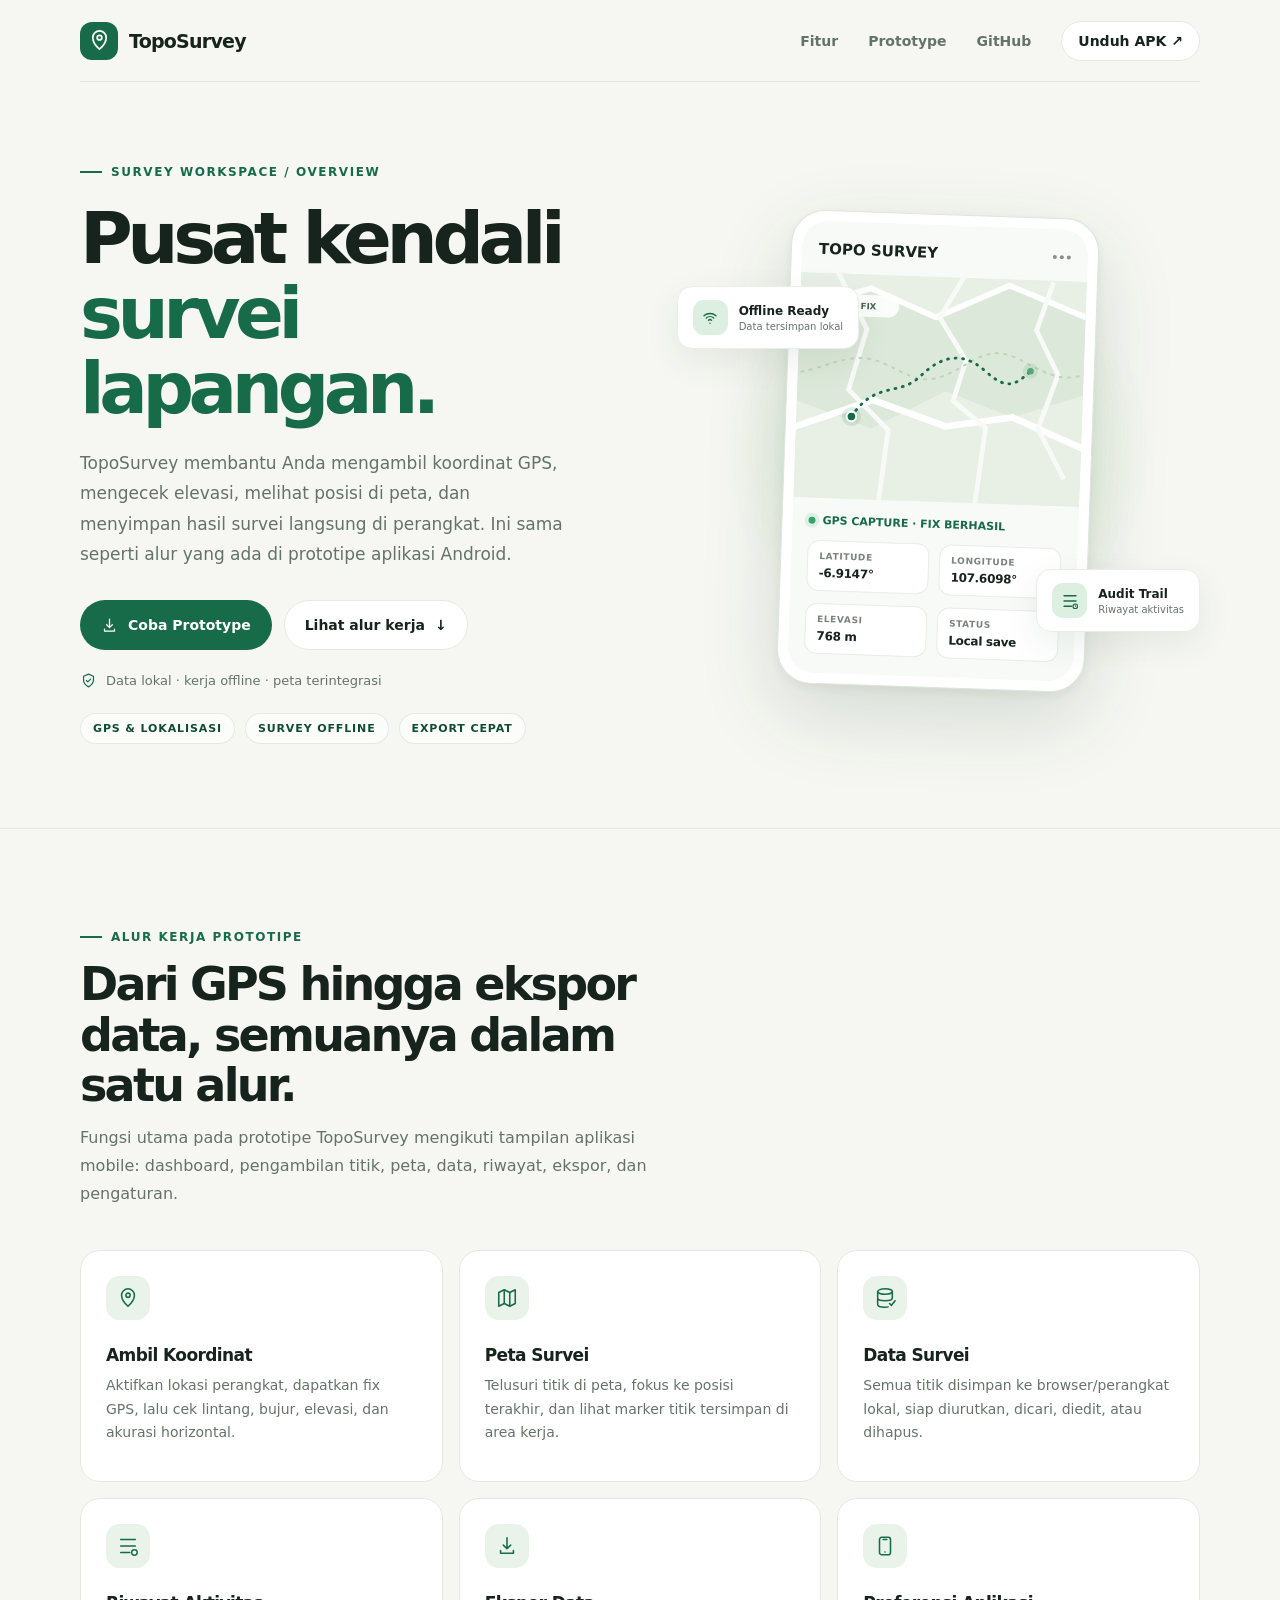
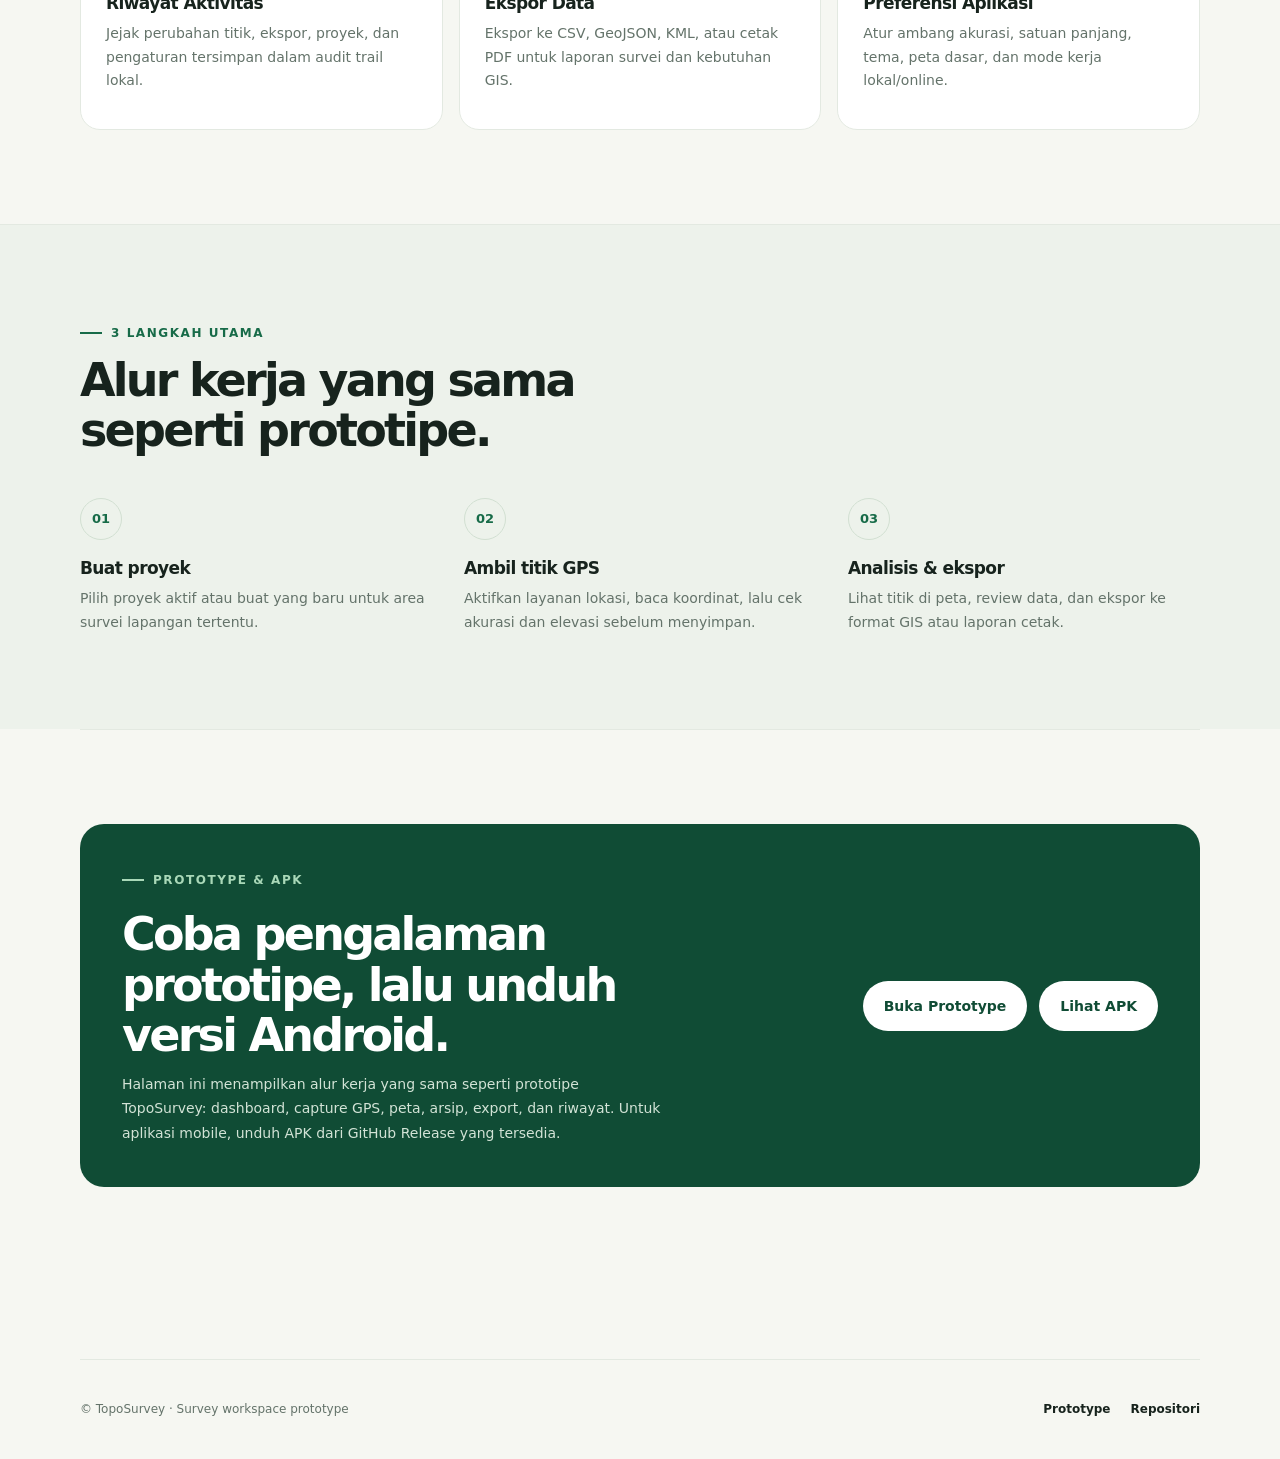
==== commit b2412d76: "Update Toposurvey" ====
--- a/index.html
+++ b/index.html
@@ -970,7 +970,7 @@
   </head>
   <body>
     <header class="shell site-header">
-      <a class="brand" href="#" aria-label="TopoSurvey beranda">
+      <a class="brand" href="./" aria-label="TopoSurvey beranda">
         <span class="brand-mark" aria-hidden="true">
           <svg viewBox="0 0 24 24" fill="none">
             <path d="M12 21s7-6.1 7-12a7 7 0 1 0-14 0c0 5.9 7 12 7 12Z" stroke="currentColor" stroke-width="1.8"/>
@@ -1102,7 +1102,7 @@
                 <svg viewBox="0 0 24 24" fill="none"><path d="m3 6 6-3 6 3 6-3v15l-6 3-6-3-6 3V6Z" stroke="currentColor" stroke-width="1.7" stroke-linejoin="round"/><path d="M9 3v15m6-12v15" stroke="currentColor" stroke-width="1.7"/></svg>
               </span>
               <h3>Peta Survei</h3>
-              <p>Telusuri titik di peta, fokus ke posisi terakhir, dan lihat marker titik tersimpan di projektif area kerja.</p>
+              <p>Telusuri titik di peta, fokus ke posisi terakhir, dan lihat marker titik tersimpan di area kerja.</p>
             </article>
             <article class="feature-card">
               <span class="feature-icon" aria-hidden="true">
@@ -1116,7 +1116,7 @@
                 <svg viewBox="0 0 24 24" fill="none"><path d="M4 5h16M4 12h16M4 19h10" stroke="currentColor" stroke-width="1.7" stroke-linecap="round"/><circle cx="19" cy="19" r="3" fill="#fff" stroke="currentColor" stroke-width="1.6"/></svg>
               </span>
               <h3>Riwayat Aktivitas</h3>
-              <p>Jejak perubahan titk, ekspor, proyek, dan pengaturan tersimpan dalam audit trail lokal.</p>
+              <p>Jejak perubahan titik, ekspor, proyek, dan pengaturan tersimpan dalam audit trail lokal.</p>
             </article>
             <article class="feature-card">
               <span class="feature-icon" aria-hidden="true">
